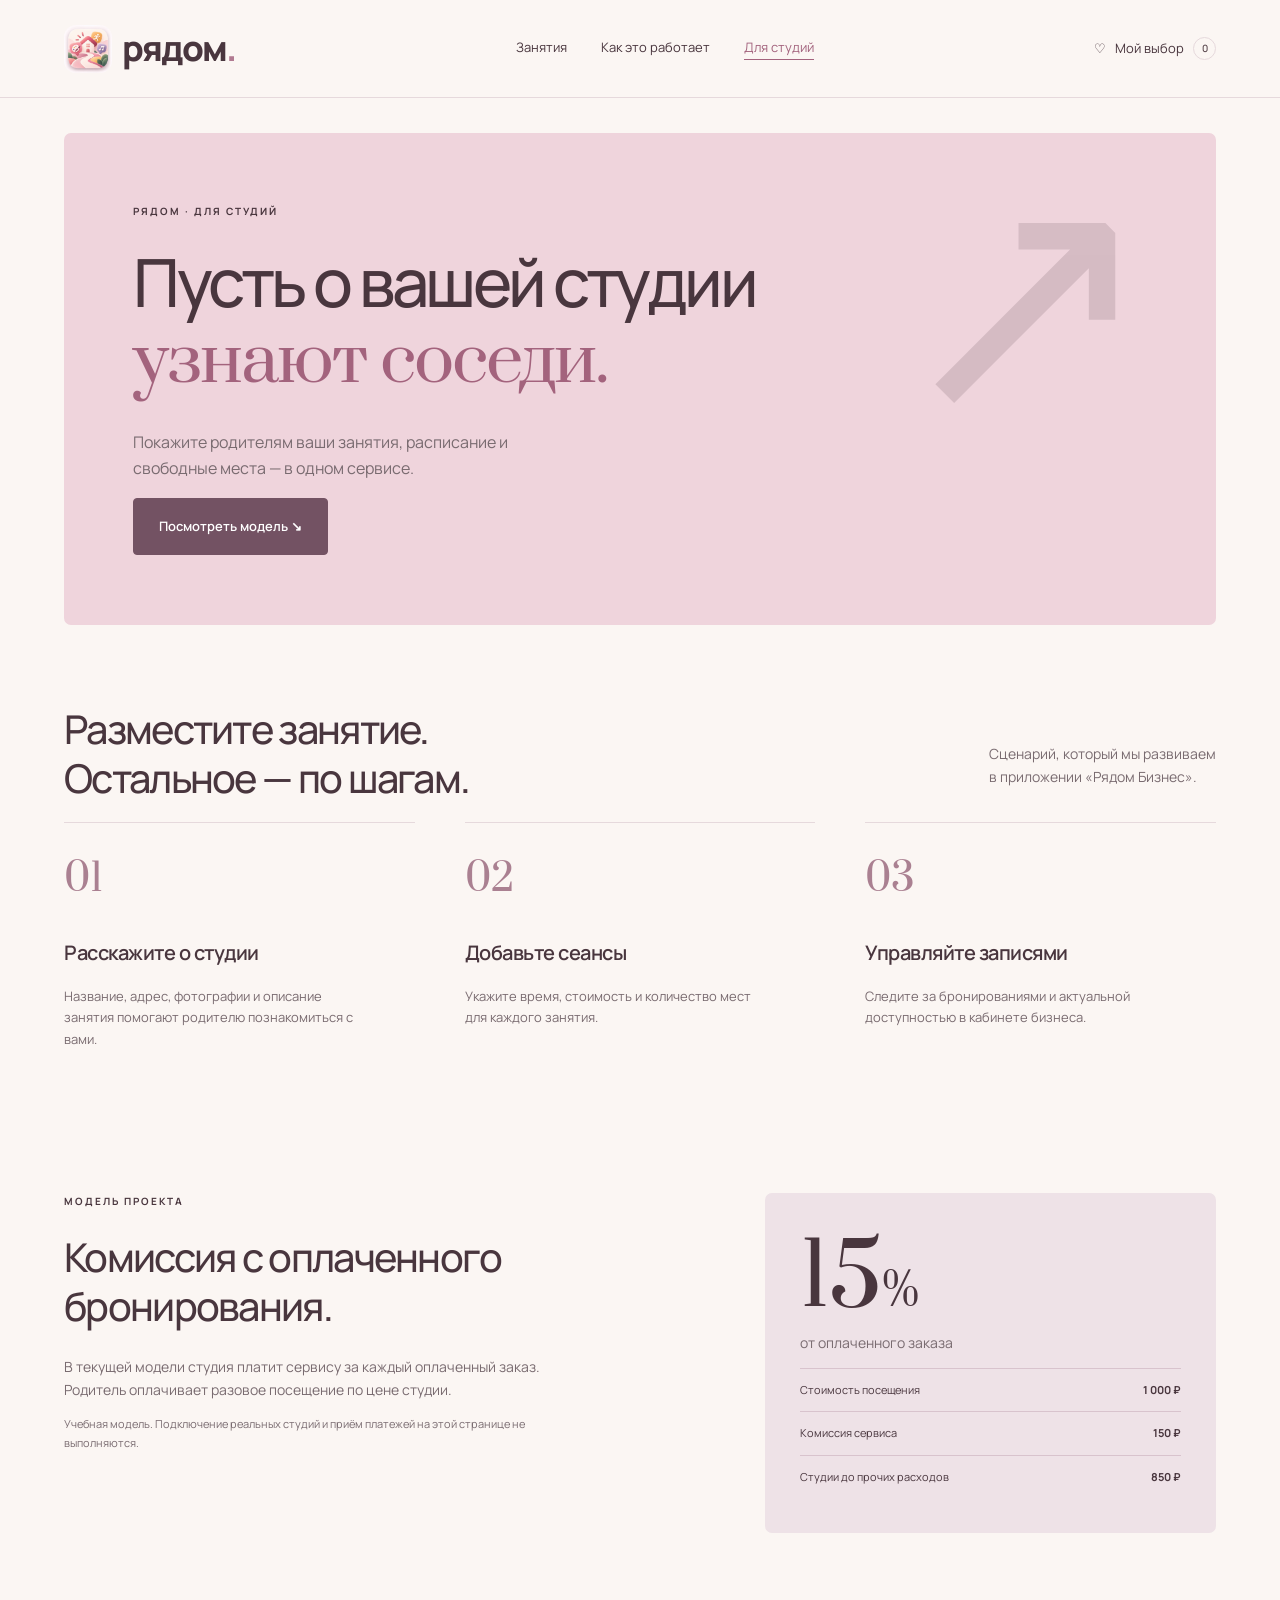
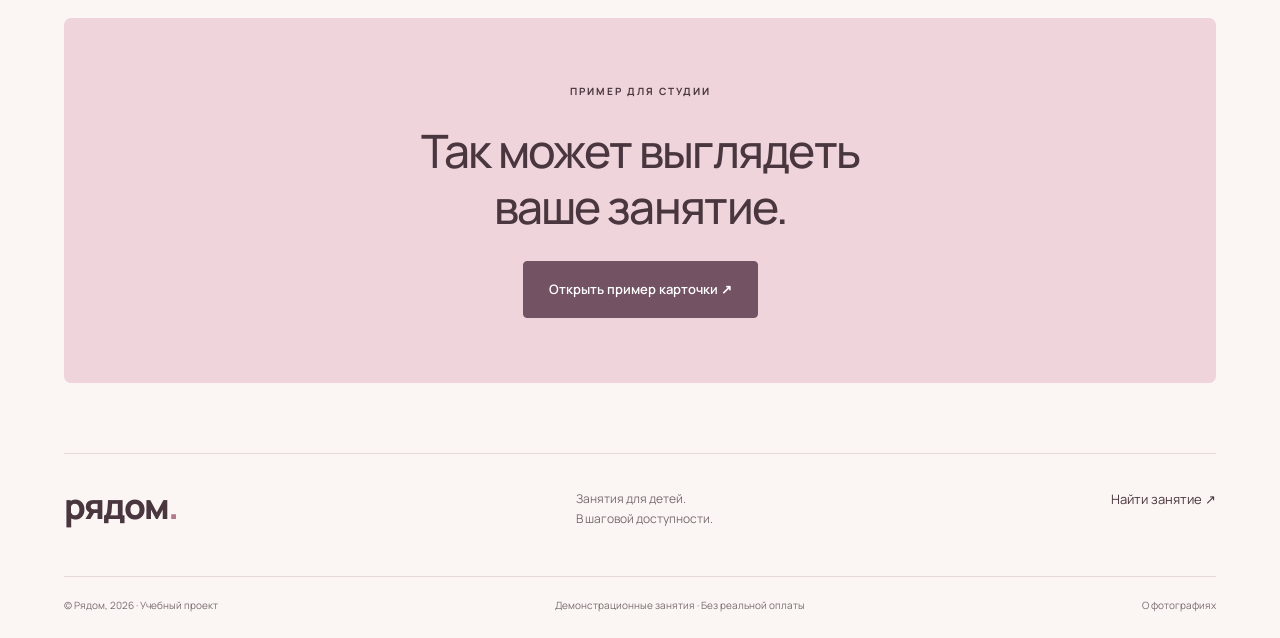
==== partners.html @ d0caa54a "Replace landing with six-page Ryadom showcase Add catalog filters, favorites and local demo bookings" ====
<!doctype html><html lang="ru"><head><meta charset="utf-8"><meta name="viewport" content="width=device-width,initial-scale=1"><meta name="theme-color" content="#f8f5ef"><title>Для студий — Рядом</title><meta name="description" content="Рядом — витрина разовых занятий для детей 5–12 лет. Найдите новое увлечение без абонемента."><link rel="icon" href="house.jpg"><link rel="stylesheet" href="showcase.css"><script defer src="showcase.js"></script></head><body data-page="partners"><a class="skip" href="#main">К содержанию</a><header class="header"><a class="logo" href="index.html"><img src="house.jpg" alt="">рядом<span>.</span></a><nav aria-label="Основная навигация"><a href="catalog.html">Занятия</a><a href="about.html">Как это работает</a><a href="partners.html">Для студий</a></nav><a class="saved-link" href="saved.html">♡ <span>Мой выбор</span><b id="saved-count">0</b></a></header><main id="main"><section class="partner-hero"><span class="eyebrow">Рядом · для студий</span><h1>Пусть о вашей студии<br><em>узнают соседи.</em></h1><p>Покажите родителям ваши занятия, расписание и свободные места — в одном сервисе.</p><a class="btn" href="#model">Посмотреть модель ↘</a><span class="partner-orbit" aria-hidden="true">↗</span></section><section class="section"><div class="section-title"><h2>Разместите занятие.<br>Остальное — по шагам.</h2><p>Сценарий, который мы развиваем<br>в приложении «Рядом Бизнес».</p></div><div class="steps"><article><span>01</span><h3>Расскажите о студии</h3><p>Название, адрес, фотографии и описание занятия помогают родителю познакомиться с вами.</p></article><article><span>02</span><h3>Добавьте сеансы</h3><p>Укажите время, стоимость и количество мест для каждого занятия.</p></article><article><span>03</span><h3>Управляйте записями</h3><p>Следите за бронированиями и актуальной доступностью в кабинете бизнеса.</p></article></div></section><section class="pricing" id="model"><div><span class="eyebrow">Модель проекта</span><h2>Комиссия с оплаченного<br>бронирования.</h2><p>В текущей модели студия платит сервису за каждый оплаченный заказ. Родитель оплачивает разовое посещение по цене студии.</p><p class="demo-note">Учебная модель. Подключение реальных студий и приём платежей на этой странице не выполняются.</p></div><div class="price-panel"><strong>15<span>%</span></strong><p>от оплаченного заказа</p><div><span>Стоимость посещения</span><b>1 000 ₽</b></div><div><span>Комиссия сервиса</span><b>150 ₽</b></div><div><span>Студии до прочих расходов</span><b>850 ₽</b></div></div></section><section class="cta"><span class="eyebrow">Пример для студии</span><h2>Так может выглядеть<br>ваше занятие.</h2><a class="btn" href="activity.html?id=clay">Открыть пример карточки ↗</a></section></main><footer><div class="footer-top"><a class="logo" href="index.html">рядом<span>.</span></a><p>Занятия для детей.<br>В шаговой доступности.</p><a href="catalog.html">Найти занятие ↗</a></div><div class="footer-bottom"><span>© Рядом, 2026 · Учебный проект</span><span>Демонстрационные занятия · Без реальной оплаты</span><a href="about.html#photos">О фотографиях</a></div></footer><div id="toast" role="status"></div></body></html>
---- showcase.css ----
@import url('https://fonts.googleapis.com/css2?family=Manrope:wght@400;500;600;700;800&family=Prata&display=swap');
:root{--bg:#f8f5ef;--ink:#302d2a;--muted:#706b65;--line:#ded9d0;--pink:#efc7bb;--terra:#985d4b;--sage:#e3e7dc}*{box-sizing:border-box}html{scroll-behavior:smooth;scroll-padding-top:100px}body{margin:0;background:var(--bg);color:var(--ink);font-family:Manrope,Arial,sans-serif;font-size:14px;line-height:1.65}a{color:inherit;text-decoration:none}button,input,select{font:inherit;color:inherit}button,a,input,select,summary{-webkit-tap-highlight-color:transparent}button{cursor:pointer}img{display:block;width:100%;height:100%;object-fit:cover}button:focus-visible,a:focus-visible,input:focus-visible,select:focus-visible,summary:focus-visible{outline:3px solid var(--terra);outline-offset:4px}.header{height:98px;max-width:1440px;padding:0 5%;margin:auto;display:flex;align-items:center;justify-content:space-between;border-bottom:1px solid var(--line);gap:20px}.logo{font-weight:800;font-size:35px;letter-spacing:-2px;display:flex;align-items:center;line-height:1}.logo span{color:#b17666}.logo img{width:35px;height:35px;margin-right:9px;border-radius:50%}.header nav{display:flex;gap:34px;font-size:13px}.header nav a:hover,.text-link:hover{color:var(--terra)}.saved-link{display:flex;gap:9px;align-items:center;font-size:13px}.saved-link b{border:1px solid var(--line);border-radius:50%;font-size:10px;width:23px;height:23px;display:grid;place-items:center;font-weight:500}main{max-width:1440px;margin:auto;padding:0 5%}.eyebrow{font-size:10px;text-transform:uppercase;letter-spacing:2px;font-weight:700;display:block;margin-bottom:24px}h1,h2,h3,p{margin-top:0}h1{font-size:clamp(42px,5.2vw,74px);font-weight:500;letter-spacing:-3.5px;line-height:1.13;margin-bottom:30px}h2{font-size:clamp(30px,3.1vw,44px);line-height:1.22;letter-spacing:-1.7px;font-weight:500;margin-bottom:25px}h3{font-size:20px;line-height:1.35;letter-spacing:-.5px;font-weight:600}em{font-family:Prata,Georgia,serif;font-style:normal;font-weight:400;color:var(--terra);letter-spacing:-2px}p{color:var(--muted)}.btn{display:inline-flex;justify-content:space-between;align-items:center;gap:35px;padding:17px 25px;background:var(--ink);border:1px solid var(--ink);color:white;border-radius:4px;font-size:13px;font-weight:600;transition:background .2s,transform .2s}.btn:hover{background:#514338;transform:translateY(-2px)}.btn.secondary{background:transparent;color:var(--ink)}.text-link{border-bottom:1px solid var(--ink);padding-bottom:6px;font-size:13px}.hero{display:grid;grid-template-columns:1.05fr 1fr;gap:6%;padding:60px 0 65px;align-items:center}.hero-copy{padding:20px 0}.hero p{font-size:16px;line-height:1.8;margin-bottom:30px}.hero-photo{height:560px;position:relative}.hero-photo>img{border-radius:180px 8px 8px 8px;object-position:50% 45%}.photo-label{position:absolute;left:25px;bottom:22px;color:white;font-size:12px;text-shadow:0 1px 10px #000}.photo-stamp{position:absolute;left:-48px;top:30px;background:var(--sage);border-radius:50%;width:135px;height:135px;display:flex;flex-direction:column;justify-content:center;align-items:center;font-size:12px;line-height:1.5;transform:rotate(-10deg)}.photo-stamp em{font-size:21px;letter-spacing:-.5px;color:var(--ink)}.hero-meta{display:flex;gap:13px;align-items:center;font-size:10px;margin-top:35px;color:var(--muted)}.hero-meta i{height:3px;width:3px;border-radius:50%;background:var(--terra)}.intro-line{padding:25px 0;border-top:1px solid var(--line);border-bottom:1px solid var(--line);display:flex;justify-content:space-between;font-size:13px;gap:20px}.intro-line span{color:var(--muted)}.intro-line strong{font-weight:500}.section{padding:80px 0}.section-title{display:flex;align-items:end;justify-content:space-between;gap:30px;margin-bottom:20px}.section-title h2{margin-bottom:0}.section-title .eyebrow{margin-bottom:14px}.demo-note{font-size:11px;color:var(--muted);line-height:1.7}.card-grid{display:grid;grid-template-columns:repeat(3,1fr);gap:30px}.card{position:relative;min-width:0}.card-photo{height:270px;overflow:hidden;position:relative;border-radius:7px;background:#e5ded3}.card-photo img{transition:transform .45s}.card:hover .card-photo img{transform:scale(1.035)}.card:nth-child(2n) .card-photo img{object-position:70% 50%}.category-label{position:absolute;left:15px;bottom:15px;background:#fffcf2e8;font-size:10px;padding:5px 11px;border-radius:3px}.heart{position:absolute;right:14px;top:14px;z-index:2;width:36px;height:36px;border:0;border-radius:50%;background:#fffcf2ef;font-size:23px;line-height:1;display:grid;place-items:center}.heart[aria-pressed=true]{color:#a34e46;background:#f4cdc4}.card h3{margin:16px 0 6px;font-size:20px}.card p{font-size:11px;margin-bottom:13px}.card-foot{border-top:1px solid var(--line);padding-top:13px;display:flex;justify-content:space-between;font-size:13px}.card-foot small{font-size:10px;color:var(--muted);font-weight:400}.editorial{display:grid;grid-template-columns:1fr 1fr;background:#ebe5db;margin:15px 0 0}.editorial-photo{height:550px}.editorial-copy{padding:65px 12%;align-self:center}.editorial-copy p{font-size:14px;margin:26px 0}.editorial-copy h2{font-size:clamp(30px,3.8vw,53px)}.steps{display:grid;grid-template-columns:repeat(3,1fr);gap:50px}.steps article{border-top:1px solid var(--line);padding-top:25px}.steps article>span{font-family:Prata,serif;font-size:38px;color:#b48f7f;display:block;margin-bottom:28px}.steps p{font-size:13px;max-width:290px}.cta{text-align:center;background:var(--pink);padding:65px 20px;margin:0 0 70px;border-radius:7px}.cta h2{font-size:clamp(30px,3.6vw,49px)}footer{max-width:1440px;margin:auto;padding:0 5% 25px}.footer-top{border-top:1px solid var(--line);padding:35px 0;display:flex;justify-content:space-between;align-items:start}.footer-top p{font-size:12px}.footer-top>a:last-child{font-size:13px}.footer-bottom{border-top:1px solid var(--line);padding-top:20px;display:flex;justify-content:space-between;gap:20px;color:var(--muted);font-size:10px}.page-head{padding:65px 0 35px;max-width:900px}.page-head h1{font-size:clamp(39px,4.8vw,63px)}.page-head p{max-width:600px;font-size:15px}.demo-banner{padding:13px 18px;background:#eee9e1;font-size:11px;border-radius:4px;margin-bottom:28px;display:flex;gap:10px;align-items:center}.dot{display:inline-block;width:6px;height:6px;background:var(--terra);border-radius:50%}.filters{display:grid;grid-template-columns:1.4fr 1fr 1fr 1fr auto;gap:15px;align-items:end;padding-bottom:25px;border-bottom:1px solid var(--line)}label{font-size:10px;display:flex;flex-direction:column;gap:7px;font-weight:600}input,select{width:100%;padding:12px 10px;border:1px solid var(--line);background:#fffcf7;border-radius:4px;font-size:12px;min-height:44px}.reset{border:0;background:transparent;text-decoration:underline;font-size:11px;min-height:44px}.catalog-toolbar{display:flex;justify-content:space-between;align-items:center;gap:20px;padding:25px 0 5px}.chips{display:flex;flex-wrap:wrap;gap:8px}.chip{background:none;border:1px solid var(--line);padding:9px 15px;border-radius:40px;font-size:11px}.chip.active{background:var(--ink);color:white;border-color:var(--ink)}.sort-label{min-width:160px}.result-count{font-size:11px;margin:20px 0}.catalog-grid{padding-bottom:75px;row-gap:40px}.empty{text-align:center;padding:55px 15px 90px}.empty[hidden]{display:none}.breadcrumbs{font-size:11px;padding:30px 0;color:var(--muted)}.activity-layout{display:grid;grid-template-columns:1.3fr 1fr;gap:6%;padding-bottom:65px;align-items:start}.detail-photo{height:520px;border-radius:8px;overflow:hidden}.detail-info h1{font-size:44px;letter-spacing:-2px}.detail-info .eyebrow{margin-bottom:16px}.detail-info p{font-size:13px}.facts{display:flex;flex-wrap:wrap;gap:10px;margin:25px 0}.facts span{border:1px solid var(--line);border-radius:4px;padding:7px 11px;font-size:10px}.booking-box{background:white;border:1px solid var(--line);border-radius:7px;padding:25px;margin-top:25px}.booking-price{display:flex;justify-content:space-between;align-items:baseline;margin-bottom:20px}.booking-price strong{font-size:26px}.booking-price span{font-size:10px;color:var(--muted)}.booking-box form{display:grid;gap:12px}.booking-box .btn{width:100%;margin-top:8px}.detail-story{max-width:750px;padding:50px 0}.detail-story p,.detail-story li{color:var(--muted);font-size:14px}.detail-story li{margin:9px 0}.narrow{max-width:800px;margin:auto}details{border-bottom:1px solid var(--line);padding:22px 0}summary{cursor:pointer;font-size:17px;font-weight:500}details p{padding-top:16px;margin-bottom:0;font-size:13px}.credits{font-size:11px;padding:40px 0 65px}.credits a{text-decoration:underline}.partner-hero{position:relative;background:var(--pink);padding:70px 6%;margin-top:35px;overflow:hidden;border-radius:7px}.partner-hero h1{position:relative;z-index:1}.partner-hero p{max-width:440px;font-size:16px}.partner-orbit{position:absolute;font-family:Georgia,serif;font-size:320px;right:5%;top:10px;opacity:.15;line-height:1}.pricing{display:grid;grid-template-columns:1.3fr 1fr;gap:10%;padding:50px 0 85px}.pricing p{max-width:510px}.price-panel{background:var(--sage);padding:35px;border-radius:7px}.price-panel>strong{font-family:Prata,serif;font-size:86px;line-height:1.2;font-weight:400}.price-panel>strong span{font-size:45px}.price-panel>div{display:flex;justify-content:space-between;gap:20px;padding:12px 0;border-top:1px solid #c6cdbe;font-size:11px}.booking-record{display:flex;justify-content:space-between;align-items:center;gap:20px;padding:22px;border:1px solid var(--line);margin:15px 0;border-radius:5px}.booking-record h3{margin-bottom:6px}.booking-record p{margin:0;font-size:12px}.booking-record button{background:transparent;border:0;text-decoration:underline;font-size:12px}.notice{padding:35px;background:#eee9e1;border-radius:5px}.notice p{margin:0 0 15px}.skip{position:fixed;top:-100px;left:10px;background:white;padding:10px;z-index:99}.skip:focus{top:10px}#toast{position:fixed;bottom:22px;left:50%;transform:translate(-50%,15px);background:var(--ink);color:white;padding:12px 22px;font-size:12px;border-radius:5px;opacity:0;pointer-events:none;transition:all .2s;z-index:40;max-width:90%;text-align:center}#toast.visible{opacity:1;transform:translate(-50%,0)}.confirmation{background:var(--sage);padding:20px;border-radius:5px}.confirmation h3{margin-bottom:10px}.confirmation a{text-decoration:underline}body[data-page=catalog] nav a[href='catalog.html'],body[data-page=about] nav a[href='about.html'],body[data-page=partners] nav a[href='partners.html']{color:var(--terra);border-bottom:1px solid var(--terra)}
@media(min-width:1500px){.hero-photo{height:620px}}@media(max-width:950px){.header nav{gap:18px}.hero{gap:5%}.hero-photo{height:450px}.hero h1{font-size:49px}.hero-meta{flex-wrap:wrap;font-size:9px;gap:8px}.photo-stamp{width:105px;height:105px;left:-25px;font-size:10px}.card-grid{gap:20px}.card-photo{height:220px}.editorial-photo{height:480px}.editorial-copy{padding:35px 9%}.filters{grid-template-columns:repeat(2,1fr)}.filters .reset{grid-column:1/-1;justify-self:end}.activity-layout{gap:4%}.detail-info h1{font-size:35px}.detail-photo{height:500px}.catalog-toolbar{align-items:start}.steps{gap:25px}.pricing{gap:5%}}
@media(max-width:650px){.header{height:auto;min-height:85px;padding:18px 5%;flex-wrap:wrap;gap:18px}.logo{font-size:29px}.logo img{width:28px;height:28px}.header nav{order:3;width:100%;justify-content:space-between;border-top:1px solid var(--line);padding-top:12px;font-size:11px}.saved-link{font-size:11px}.hero{grid-template-columns:1fr;padding:35px 0}.hero-copy{padding:0}.eyebrow{font-size:9px;margin-bottom:18px}.hero h1,h1{font-size:43px;letter-spacing:-2.5px}.hero p{font-size:14px}.hero-photo{height:390px;margin:15px 0 0 20px}.hero-photo>img{border-radius:120px 5px 5px 5px}.photo-stamp{left:-20px;top:20px}.hero-meta{margin-top:22px}.intro-line{display:block;font-size:12px}.intro-line strong{display:block;margin-top:7px}.section{padding:45px 0}.section-title{align-items:start}.section-title .text-link{white-space:nowrap;font-size:10px;margin-top:5px}h2{font-size:29px;letter-spacing:-1.2px}.card-grid{grid-template-columns:1fr;gap:32px}.card-photo{height:290px}.card h3{font-size:21px}.editorial{grid-template-columns:1fr}.editorial-photo{height:340px}.editorial-copy{padding:35px 25px}.editorial-copy h2{font-size:36px}.steps{grid-template-columns:1fr;gap:24px}.steps article{position:relative;padding-left:55px}.steps article>span{position:absolute;left:0;top:20px;font-size:27px}.steps h3{font-size:19px}.steps p{max-width:none}.cta{padding:40px 20px;margin-bottom:40px}.footer-top{flex-wrap:wrap;gap:25px}.footer-top p{margin:0}.footer-top>a:last-child{width:100%}.footer-bottom{flex-direction:column;gap:8px}.page-head{padding-top:35px}.page-head h1{font-size:39px}.filters{gap:12px}.filters input,.filters select{font-size:11px}.catalog-toolbar{display:block}.sort-label{margin-top:18px;max-width:200px}.chip{font-size:10px;padding:8px 12px}.activity-layout{grid-template-columns:1fr;gap:30px}.detail-photo{height:350px}.detail-info h1{font-size:38px}.detail-story{padding-top:25px}.partner-hero{padding:40px 24px}.partner-hero h1{font-size:40px}.partner-orbit{right:-20px;top:160px;font-size:200px}.partner-hero p{font-size:14px}.pricing{grid-template-columns:1fr;padding:25px 0 45px;gap:20px}.booking-record{align-items:start;flex-direction:column}.demo-banner{font-size:10px}.booking-box{padding:20px}.catalog-grid{padding-bottom:45px}}@media(prefers-reduced-motion:reduce){html{scroll-behavior:auto}*{transition:none!important}}

/* Soft rose identity */
:root{--bg:#fbf6f3;--ink:#49363e;--muted:#796b70;--line:#e6d9dc;--pink:#efd4dc;--terra:#a3637d;--sage:#eee2e7}
.logo span{color:#b17a91}.logo img{width:48px;height:48px;border-radius:12px;margin-right:10px}.hero-photo,.editorial-photo,.card-photo,.detail-photo{background:#e5cdd4}.hero-photo>img,.editorial-photo>img,.card-photo img,.detail-photo img{filter:saturate(.48) contrast(.87) brightness(1.04)}.hero-photo:after{content:'';position:absolute;inset:0;background:#cfa6b714;pointer-events:none;border-radius:180px 8px 8px 8px}.photo-stamp{background:#eedce4}.photo-stamp em{font-size:16px;letter-spacing:-.6px}.editorial{background:#efe4e1}.btn{background:#735263;border-color:#735263}.btn:hover{background:#8c6476}.btn.secondary{color:#735263}.chip.active{background:#735263;border-color:#735263}.demo-banner,.notice{background:#f0e6e7}.steps article>span{color:#aa8091}.price-panel>div{border-color:#d8c3cd}.hero h1{font-size:clamp(49px,6vw,83px);line-height:1.13}.hero-copy p{max-width:480px}.hero-copy{min-width:0}@media(max-width:950px){.hero h1{font-size:56px}.logo img{width:40px;height:40px}}@media(max-width:650px){.hero h1{font-size:58px}.logo img{width:38px;height:38px}.hero-photo:after{border-radius:120px 5px 5px 5px}}

#saved-grid>.notice{grid-column:1/-1}.btn:disabled{opacity:.65;cursor:default;transform:none} .detail-info>button[data-save]{min-width:120px}

@media(max-width:650px){.hero h1{font-size:49px}}
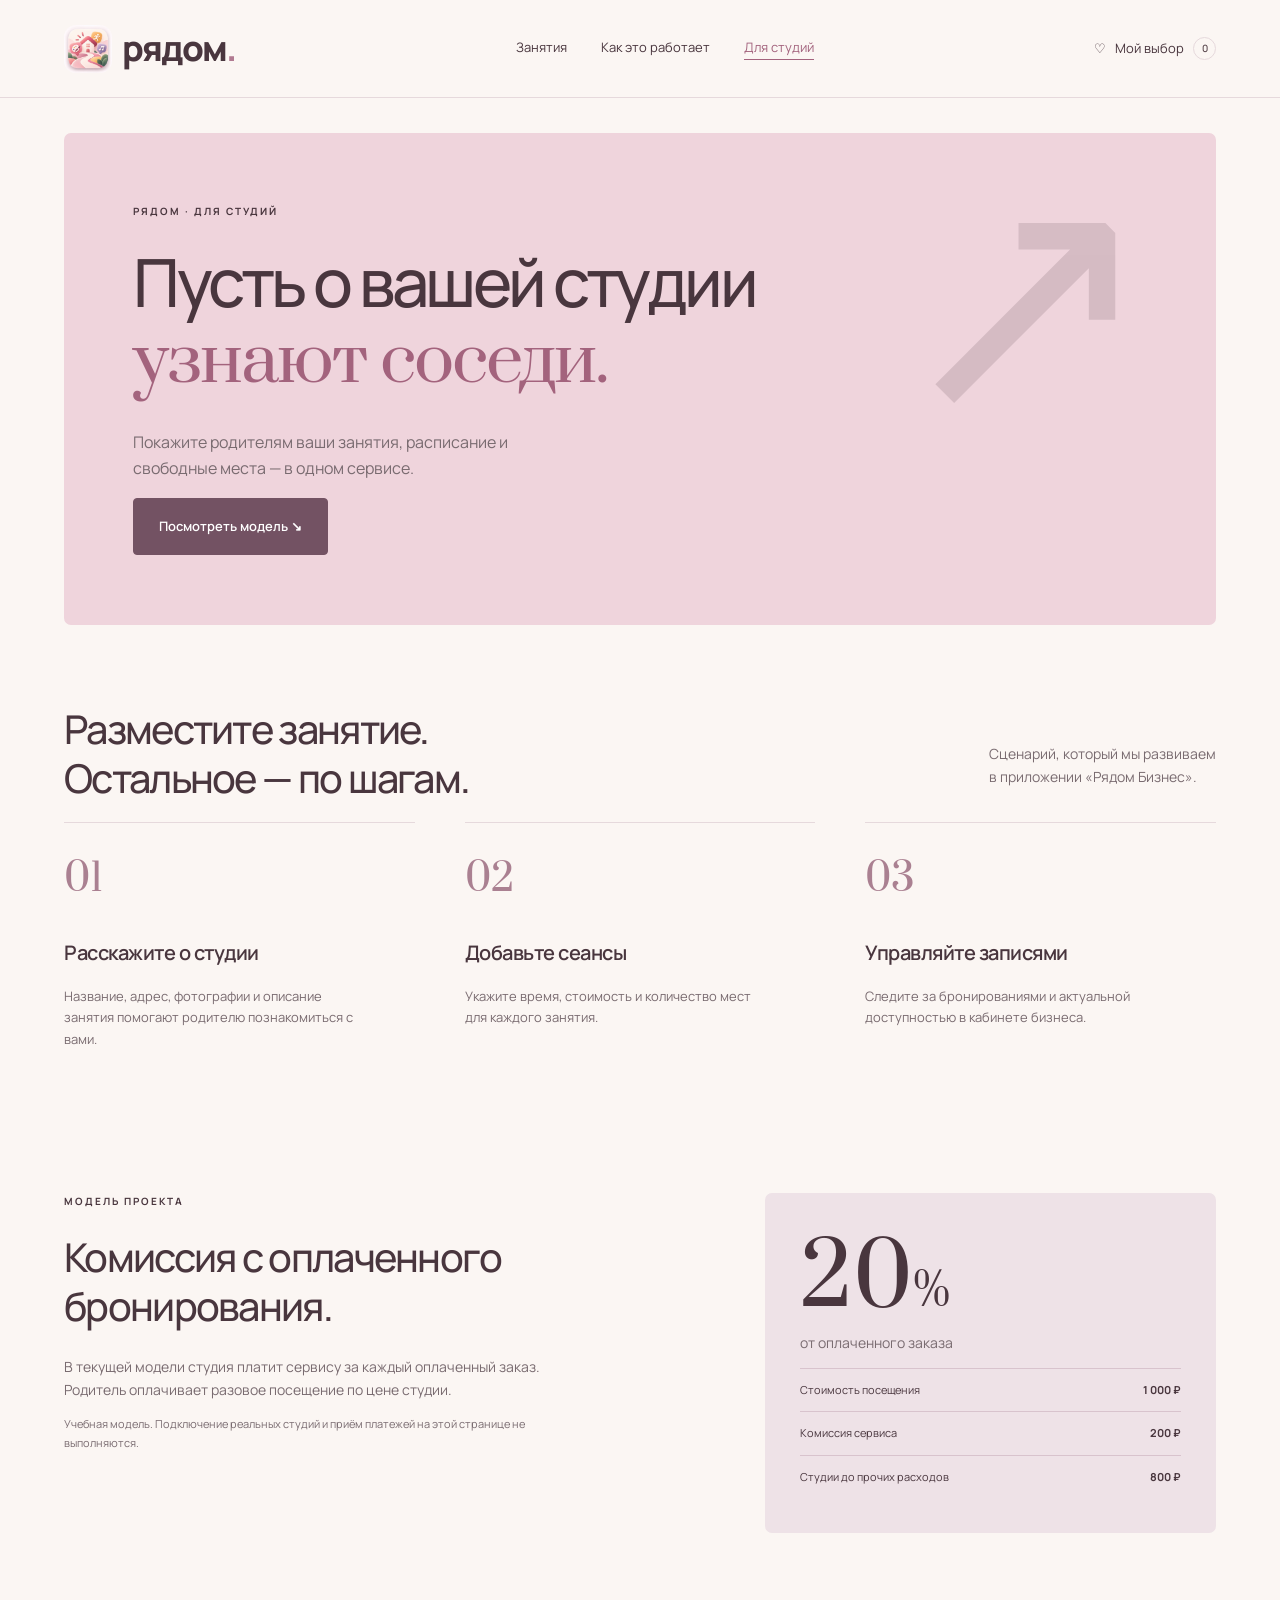
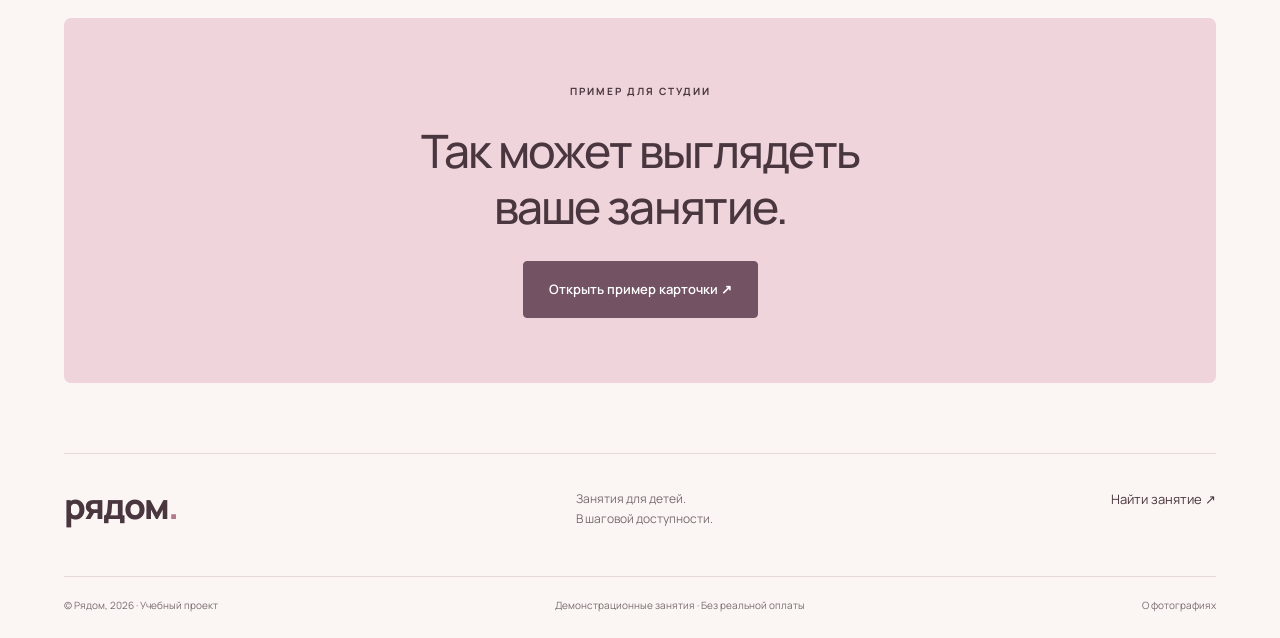
==== commit 4a5d0c5e: "Update service commission to 20% and recalculate example" ====
--- a/partners.html
+++ b/partners.html
@@ -1 +1 @@
-<!doctype html><html lang="ru"><head><meta charset="utf-8"><meta name="viewport" content="width=device-width,initial-scale=1"><meta name="theme-color" content="#f8f5ef"><title>Для студий — Рядом</title><meta name="description" content="Рядом — витрина разовых занятий для детей 5–12 лет. Найдите новое увлечение без абонемента."><link rel="icon" href="house.jpg"><link rel="stylesheet" href="showcase.css"><script defer src="showcase.js"></script></head><body data-page="partners"><a class="skip" href="#main">К содержанию</a><header class="header"><a class="logo" href="index.html"><img src="house.jpg" alt="">рядом<span>.</span></a><nav aria-label="Основная навигация"><a href="catalog.html">Занятия</a><a href="about.html">Как это работает</a><a href="partners.html">Для студий</a></nav><a class="saved-link" href="saved.html">♡ <span>Мой выбор</span><b id="saved-count">0</b></a></header><main id="main"><section class="partner-hero"><span class="eyebrow">Рядом · для студий</span><h1>Пусть о вашей студии<br><em>узнают соседи.</em></h1><p>Покажите родителям ваши занятия, расписание и свободные места — в одном сервисе.</p><a class="btn" href="#model">Посмотреть модель ↘</a><span class="partner-orbit" aria-hidden="true">↗</span></section><section class="section"><div class="section-title"><h2>Разместите занятие.<br>Остальное — по шагам.</h2><p>Сценарий, который мы развиваем<br>в приложении «Рядом Бизнес».</p></div><div class="steps"><article><span>01</span><h3>Расскажите о студии</h3><p>Название, адрес, фотографии и описание занятия помогают родителю познакомиться с вами.</p></article><article><span>02</span><h3>Добавьте сеансы</h3><p>Укажите время, стоимость и количество мест для каждого занятия.</p></article><article><span>03</span><h3>Управляйте записями</h3><p>Следите за бронированиями и актуальной доступностью в кабинете бизнеса.</p></article></div></section><section class="pricing" id="model"><div><span class="eyebrow">Модель проекта</span><h2>Комиссия с оплаченного<br>бронирования.</h2><p>В текущей модели студия платит сервису за каждый оплаченный заказ. Родитель оплачивает разовое посещение по цене студии.</p><p class="demo-note">Учебная модель. Подключение реальных студий и приём платежей на этой странице не выполняются.</p></div><div class="price-panel"><strong>15<span>%</span></strong><p>от оплаченного заказа</p><div><span>Стоимость посещения</span><b>1 000 ₽</b></div><div><span>Комиссия сервиса</span><b>150 ₽</b></div><div><span>Студии до прочих расходов</span><b>850 ₽</b></div></div></section><section class="cta"><span class="eyebrow">Пример для студии</span><h2>Так может выглядеть<br>ваше занятие.</h2><a class="btn" href="activity.html?id=clay">Открыть пример карточки ↗</a></section></main><footer><div class="footer-top"><a class="logo" href="index.html">рядом<span>.</span></a><p>Занятия для детей.<br>В шаговой доступности.</p><a href="catalog.html">Найти занятие ↗</a></div><div class="footer-bottom"><span>© Рядом, 2026 · Учебный проект</span><span>Демонстрационные занятия · Без реальной оплаты</span><a href="about.html#photos">О фотографиях</a></div></footer><div id="toast" role="status"></div></body></html>+<!doctype html><html lang="ru"><head><meta charset="utf-8"><meta name="viewport" content="width=device-width,initial-scale=1"><meta name="theme-color" content="#f8f5ef"><title>Для студий — Рядом</title><meta name="description" content="Рядом — витрина разовых занятий для детей 5–12 лет. Найдите новое увлечение без абонемента."><link rel="icon" href="house.jpg"><link rel="stylesheet" href="showcase.css"><script defer src="showcase.js"></script></head><body data-page="partners"><a class="skip" href="#main">К содержанию</a><header class="header"><a class="logo" href="index.html"><img src="house.jpg" alt="">рядом<span>.</span></a><nav aria-label="Основная навигация"><a href="catalog.html">Занятия</a><a href="about.html">Как это работает</a><a href="partners.html">Для студий</a></nav><a class="saved-link" href="saved.html">♡ <span>Мой выбор</span><b id="saved-count">0</b></a></header><main id="main"><section class="partner-hero"><span class="eyebrow">Рядом · для студий</span><h1>Пусть о вашей студии<br><em>узнают соседи.</em></h1><p>Покажите родителям ваши занятия, расписание и свободные места — в одном сервисе.</p><a class="btn" href="#model">Посмотреть модель ↘</a><span class="partner-orbit" aria-hidden="true">↗</span></section><section class="section"><div class="section-title"><h2>Разместите занятие.<br>Остальное — по шагам.</h2><p>Сценарий, который мы развиваем<br>в приложении «Рядом Бизнес».</p></div><div class="steps"><article><span>01</span><h3>Расскажите о студии</h3><p>Название, адрес, фотографии и описание занятия помогают родителю познакомиться с вами.</p></article><article><span>02</span><h3>Добавьте сеансы</h3><p>Укажите время, стоимость и количество мест для каждого занятия.</p></article><article><span>03</span><h3>Управляйте записями</h3><p>Следите за бронированиями и актуальной доступностью в кабинете бизнеса.</p></article></div></section><section class="pricing" id="model"><div><span class="eyebrow">Модель проекта</span><h2>Комиссия с оплаченного<br>бронирования.</h2><p>В текущей модели студия платит сервису за каждый оплаченный заказ. Родитель оплачивает разовое посещение по цене студии.</p><p class="demo-note">Учебная модель. Подключение реальных студий и приём платежей на этой странице не выполняются.</p></div><div class="price-panel"><strong>20<span>%</span></strong><p>от оплаченного заказа</p><div><span>Стоимость посещения</span><b>1 000 ₽</b></div><div><span>Комиссия сервиса</span><b>200 ₽</b></div><div><span>Студии до прочих расходов</span><b>800 ₽</b></div></div></section><section class="cta"><span class="eyebrow">Пример для студии</span><h2>Так может выглядеть<br>ваше занятие.</h2><a class="btn" href="activity.html?id=clay">Открыть пример карточки ↗</a></section></main><footer><div class="footer-top"><a class="logo" href="index.html">рядом<span>.</span></a><p>Занятия для детей.<br>В шаговой доступности.</p><a href="catalog.html">Найти занятие ↗</a></div><div class="footer-bottom"><span>© Рядом, 2026 · Учебный проект</span><span>Демонстрационные занятия · Без реальной оплаты</span><a href="about.html#photos">О фотографиях</a></div></footer><div id="toast" role="status"></div></body></html>
--- a/showcase.css
+++ b/showcase.css
@@ -1,12 +1,17 @@
-@import url('https://fonts.googleapis.com/css2?family=Manrope:wght@400;500;600;700;800&family=Prata&display=swap');
-:root{--bg:#f8f5ef;--ink:#302d2a;--muted:#706b65;--line:#ded9d0;--pink:#efc7bb;--terra:#985d4b;--sage:#e3e7dc}*{box-sizing:border-box}html{scroll-behavior:smooth;scroll-padding-top:100px}body{margin:0;background:var(--bg);color:var(--ink);font-family:Manrope,Arial,sans-serif;font-size:14px;line-height:1.65}a{color:inherit;text-decoration:none}button,input,select{font:inherit;color:inherit}button,a,input,select,summary{-webkit-tap-highlight-color:transparent}button{cursor:pointer}img{display:block;width:100%;height:100%;object-fit:cover}button:focus-visible,a:focus-visible,input:focus-visible,select:focus-visible,summary:focus-visible{outline:3px solid var(--terra);outline-offset:4px}.header{height:98px;max-width:1440px;padding:0 5%;margin:auto;display:flex;align-items:center;justify-content:space-between;border-bottom:1px solid var(--line);gap:20px}.logo{font-weight:800;font-size:35px;letter-spacing:-2px;display:flex;align-items:center;line-height:1}.logo span{color:#b17666}.logo img{width:35px;height:35px;margin-right:9px;border-radius:50%}.header nav{display:flex;gap:34px;font-size:13px}.header nav a:hover,.text-link:hover{color:var(--terra)}.saved-link{display:flex;gap:9px;align-items:center;font-size:13px}.saved-link b{border:1px solid var(--line);border-radius:50%;font-size:10px;width:23px;height:23px;display:grid;place-items:center;font-weight:500}main{max-width:1440px;margin:auto;padding:0 5%}.eyebrow{font-size:10px;text-transform:uppercase;letter-spacing:2px;font-weight:700;display:block;margin-bottom:24px}h1,h2,h3,p{margin-top:0}h1{font-size:clamp(42px,5.2vw,74px);font-weight:500;letter-spacing:-3.5px;line-height:1.13;margin-bottom:30px}h2{font-size:clamp(30px,3.1vw,44px);line-height:1.22;letter-spacing:-1.7px;font-weight:500;margin-bottom:25px}h3{font-size:20px;line-height:1.35;letter-spacing:-.5px;font-weight:600}em{font-family:Prata,Georgia,serif;font-style:normal;font-weight:400;color:var(--terra);letter-spacing:-2px}p{color:var(--muted)}.btn{display:inline-flex;justify-content:space-between;align-items:center;gap:35px;padding:17px 25px;background:var(--ink);border:1px solid var(--ink);color:white;border-radius:4px;font-size:13px;font-weight:600;transition:background .2s,transform .2s}.btn:hover{background:#514338;transform:translateY(-2px)}.btn.secondary{background:transparent;color:var(--ink)}.text-link{border-bottom:1px solid var(--ink);padding-bottom:6px;font-size:13px}.hero{display:grid;grid-template-columns:1.05fr 1fr;gap:6%;padding:60px 0 65px;align-items:center}.hero-copy{padding:20px 0}.hero p{font-size:16px;line-height:1.8;margin-bottom:30px}.hero-photo{height:560px;position:relative}.hero-photo>img{border-radius:180px 8px 8px 8px;object-position:50% 45%}.photo-label{position:absolute;left:25px;bottom:22px;color:white;font-size:12px;text-shadow:0 1px 10px #000}.photo-stamp{position:absolute;left:-48px;top:30px;background:var(--sage);border-radius:50%;width:135px;height:135px;display:flex;flex-direction:column;justify-content:center;align-items:center;font-size:12px;line-height:1.5;transform:rotate(-10deg)}.photo-stamp em{font-size:21px;letter-spacing:-.5px;color:var(--ink)}.hero-meta{display:flex;gap:13px;align-items:center;font-size:10px;margin-top:35px;color:var(--muted)}.hero-meta i{height:3px;width:3px;border-radius:50%;background:var(--terra)}.intro-line{padding:25px 0;border-top:1px solid var(--line);border-bottom:1px solid var(--line);display:flex;justify-content:space-between;font-size:13px;gap:20px}.intro-line span{color:var(--muted)}.intro-line strong{font-weight:500}.section{padding:80px 0}.section-title{display:flex;align-items:end;justify-content:space-between;gap:30px;margin-bottom:20px}.section-title h2{margin-bottom:0}.section-title .eyebrow{margin-bottom:14px}.demo-note{font-size:11px;color:var(--muted);line-height:1.7}.card-grid{display:grid;grid-template-columns:repeat(3,1fr);gap:30px}.card{position:relative;min-width:0}.card-photo{height:270px;overflow:hidden;position:relative;border-radius:7px;background:#e5ded3}.card-photo img{transition:transform .45s}.card:hover .card-photo img{transform:scale(1.035)}.card:nth-child(2n) .card-photo img{object-position:70% 50%}.category-label{position:absolute;left:15px;bottom:15px;background:#fffcf2e8;font-size:10px;padding:5px 11px;border-radius:3px}.heart{position:absolute;right:14px;top:14px;z-index:2;width:36px;height:36px;border:0;border-radius:50%;background:#fffcf2ef;font-size:23px;line-height:1;display:grid;place-items:center}.heart[aria-pressed=true]{color:#a34e46;background:#f4cdc4}.card h3{margin:16px 0 6px;font-size:20px}.card p{font-size:11px;margin-bottom:13px}.card-foot{border-top:1px solid var(--line);padding-top:13px;display:flex;justify-content:space-between;font-size:13px}.card-foot small{font-size:10px;color:var(--muted);font-weight:400}.editorial{display:grid;grid-template-columns:1fr 1fr;background:#ebe5db;margin:15px 0 0}.editorial-photo{height:550px}.editorial-copy{padding:65px 12%;align-self:center}.editorial-copy p{font-size:14px;margin:26px 0}.editorial-copy h2{font-size:clamp(30px,3.8vw,53px)}.steps{display:grid;grid-template-columns:repeat(3,1fr);gap:50px}.steps article{border-top:1px solid var(--line);padding-top:25px}.steps article>span{font-family:Prata,serif;font-size:38px;color:#b48f7f;display:block;margin-bottom:28px}.steps p{font-size:13px;max-width:290px}.cta{text-align:center;background:var(--pink);padding:65px 20px;margin:0 0 70px;border-radius:7px}.cta h2{font-size:clamp(30px,3.6vw,49px)}footer{max-width:1440px;margin:auto;padding:0 5% 25px}.footer-top{border-top:1px solid var(--line);padding:35px 0;display:flex;justify-content:space-between;align-items:start}.footer-top p{font-size:12px}.footer-top>a:last-child{font-size:13px}.footer-bottom{border-top:1px solid var(--line);padding-top:20px;display:flex;justify-content:space-between;gap:20px;color:var(--muted);font-size:10px}.page-head{padding:65px 0 35px;max-width:900px}.page-head h1{font-size:clamp(39px,4.8vw,63px)}.page-head p{max-width:600px;font-size:15px}.demo-banner{padding:13px 18px;background:#eee9e1;font-size:11px;border-radius:4px;margin-bottom:28px;display:flex;gap:10px;align-items:center}.dot{display:inline-block;width:6px;height:6px;background:var(--terra);border-radius:50%}.filters{display:grid;grid-template-columns:1.4fr 1fr 1fr 1fr auto;gap:15px;align-items:end;padding-bottom:25px;border-bottom:1px solid var(--line)}label{font-size:10px;display:flex;flex-direction:column;gap:7px;font-weight:600}input,select{width:100%;padding:12px 10px;border:1px solid var(--line);background:#fffcf7;border-radius:4px;font-size:12px;min-height:44px}.reset{border:0;background:transparent;text-decoration:underline;font-size:11px;min-height:44px}.catalog-toolbar{display:flex;justify-content:space-between;align-items:center;gap:20px;padding:25px 0 5px}.chips{display:flex;flex-wrap:wrap;gap:8px}.chip{background:none;border:1px solid var(--line);padding:9px 15px;border-radius:40px;font-size:11px}.chip.active{background:var(--ink);color:white;border-color:var(--ink)}.sort-label{min-width:160px}.result-count{font-size:11px;margin:20px 0}.catalog-grid{padding-bottom:75px;row-gap:40px}.empty{text-align:center;padding:55px 15px 90px}.empty[hidden]{display:none}.breadcrumbs{font-size:11px;padding:30px 0;color:var(--muted)}.activity-layout{display:grid;grid-template-columns:1.3fr 1fr;gap:6%;padding-bottom:65px;align-items:start}.detail-photo{height:520px;border-radius:8px;overflow:hidden}.detail-info h1{font-size:44px;letter-spacing:-2px}.detail-info .eyebrow{margin-bottom:16px}.detail-info p{font-size:13px}.facts{display:flex;flex-wrap:wrap;gap:10px;margin:25px 0}.facts span{border:1px solid var(--line);border-radius:4px;padding:7px 11px;font-size:10px}.booking-box{background:white;border:1px solid var(--line);border-radius:7px;padding:25px;margin-top:25px}.booking-price{display:flex;justify-content:space-between;align-items:baseline;margin-bottom:20px}.booking-price strong{font-size:26px}.booking-price span{font-size:10px;color:var(--muted)}.booking-box form{display:grid;gap:12px}.booking-box .btn{width:100%;margin-top:8px}.detail-story{max-width:750px;padding:50px 0}.detail-story p,.detail-story li{color:var(--muted);font-size:14px}.detail-story li{margin:9px 0}.narrow{max-width:800px;margin:auto}details{border-bottom:1px solid var(--line);padding:22px 0}summary{cursor:pointer;font-size:17px;font-weight:500}details p{padding-top:16px;margin-bottom:0;font-size:13px}.credits{font-size:11px;padding:40px 0 65px}.credits a{text-decoration:underline}.partner-hero{position:relative;background:var(--pink);padding:70px 6%;margin-top:35px;overflow:hidden;border-radius:7px}.partner-hero h1{position:relative;z-index:1}.partner-hero p{max-width:440px;font-size:16px}.partner-orbit{position:absolute;font-family:Georgia,serif;font-size:320px;right:5%;top:10px;opacity:.15;line-height:1}.pricing{display:grid;grid-template-columns:1.3fr 1fr;gap:10%;padding:50px 0 85px}.pricing p{max-width:510px}.price-panel{background:var(--sage);padding:35px;border-radius:7px}.price-panel>strong{font-family:Prata,serif;font-size:86px;line-height:1.2;font-weight:400}.price-panel>strong span{font-size:45px}.price-panel>div{display:flex;justify-content:space-between;gap:20px;padding:12px 0;border-top:1px solid #c6cdbe;font-size:11px}.booking-record{display:flex;justify-content:space-between;align-items:center;gap:20px;padding:22px;border:1px solid var(--line);margin:15px 0;border-radius:5px}.booking-record h3{margin-bottom:6px}.booking-record p{margin:0;font-size:12px}.booking-record button{background:transparent;border:0;text-decoration:underline;font-size:12px}.notice{padding:35px;background:#eee9e1;border-radius:5px}.notice p{margin:0 0 15px}.skip{position:fixed;top:-100px;left:10px;background:white;padding:10px;z-index:99}.skip:focus{top:10px}#toast{position:fixed;bottom:22px;left:50%;transform:translate(-50%,15px);background:var(--ink);color:white;padding:12px 22px;font-size:12px;border-radius:5px;opacity:0;pointer-events:none;transition:all .2s;z-index:40;max-width:90%;text-align:center}#toast.visible{opacity:1;transform:translate(-50%,0)}.confirmation{background:var(--sage);padding:20px;border-radius:5px}.confirmation h3{margin-bottom:10px}.confirmation a{text-decoration:underline}body[data-page=catalog] nav a[href='catalog.html'],body[data-page=about] nav a[href='about.html'],body[data-page=partners] nav a[href='partners.html']{color:var(--terra);border-bottom:1px solid var(--terra)}
-@media(min-width:1500px){.hero-photo{height:620px}}@media(max-width:950px){.header nav{gap:18px}.hero{gap:5%}.hero-photo{height:450px}.hero h1{font-size:49px}.hero-meta{flex-wrap:wrap;font-size:9px;gap:8px}.photo-stamp{width:105px;height:105px;left:-25px;font-size:10px}.card-grid{gap:20px}.card-photo{height:220px}.editorial-photo{height:480px}.editorial-copy{padding:35px 9%}.filters{grid-template-columns:repeat(2,1fr)}.filters .reset{grid-column:1/-1;justify-self:end}.activity-layout{gap:4%}.detail-info h1{font-size:35px}.detail-photo{height:500px}.catalog-toolbar{align-items:start}.steps{gap:25px}.pricing{gap:5%}}
-@media(max-width:650px){.header{height:auto;min-height:85px;padding:18px 5%;flex-wrap:wrap;gap:18px}.logo{font-size:29px}.logo img{width:28px;height:28px}.header nav{order:3;width:100%;justify-content:space-between;border-top:1px solid var(--line);padding-top:12px;font-size:11px}.saved-link{font-size:11px}.hero{grid-template-columns:1fr;padding:35px 0}.hero-copy{padding:0}.eyebrow{font-size:9px;margin-bottom:18px}.hero h1,h1{font-size:43px;letter-spacing:-2.5px}.hero p{font-size:14px}.hero-photo{height:390px;margin:15px 0 0 20px}.hero-photo>img{border-radius:120px 5px 5px 5px}.photo-stamp{left:-20px;top:20px}.hero-meta{margin-top:22px}.intro-line{display:block;font-size:12px}.intro-line strong{display:block;margin-top:7px}.section{padding:45px 0}.section-title{align-items:start}.section-title .text-link{white-space:nowrap;font-size:10px;margin-top:5px}h2{font-size:29px;letter-spacing:-1.2px}.card-grid{grid-template-columns:1fr;gap:32px}.card-photo{height:290px}.card h3{font-size:21px}.editorial{grid-template-columns:1fr}.editorial-photo{height:340px}.editorial-copy{padding:35px 25px}.editorial-copy h2{font-size:36px}.steps{grid-template-columns:1fr;gap:24px}.steps article{position:relative;padding-left:55px}.steps article>span{position:absolute;left:0;top:20px;font-size:27px}.steps h3{font-size:19px}.steps p{max-width:none}.cta{padding:40px 20px;margin-bottom:40px}.footer-top{flex-wrap:wrap;gap:25px}.footer-top p{margin:0}.footer-top>a:last-child{width:100%}.footer-bottom{flex-direction:column;gap:8px}.page-head{padding-top:35px}.page-head h1{font-size:39px}.filters{gap:12px}.filters input,.filters select{font-size:11px}.catalog-toolbar{display:block}.sort-label{margin-top:18px;max-width:200px}.chip{font-size:10px;padding:8px 12px}.activity-layout{grid-template-columns:1fr;gap:30px}.detail-photo{height:350px}.detail-info h1{font-size:38px}.detail-story{padding-top:25px}.partner-hero{padding:40px 24px}.partner-hero h1{font-size:40px}.partner-orbit{right:-20px;top:160px;font-size:200px}.partner-hero p{font-size:14px}.pricing{grid-template-columns:1fr;padding:25px 0 45px;gap:20px}.booking-record{align-items:start;flex-direction:column}.demo-banner{font-size:10px}.booking-box{padding:20px}.catalog-grid{padding-bottom:45px}}@media(prefers-reduced-motion:reduce){html{scroll-behavior:auto}*{transition:none!important}}
+@import url('https://fonts.googleapis.com/css2?family=Manrope:wght@400;500;600;700;800&family=Prata&display=swap');
+:root{--bg:#f8f5ef;--ink:#302d2a;--muted:#706b65;--line:#ded9d0;--pink:#efc7bb;--terra:#985d4b;--sage:#e3e7dc}*{box-sizing:border-box}html{scroll-behavior:smooth;scroll-padding-top:100px}body{margin:0;background:var(--bg);color:var(--ink);font-family:Manrope,Arial,sans-serif;font-size:14px;line-height:1.65}a{color:inherit;text-decoration:none}button,input,select{font:inherit;color:inherit}button,a,input,select,summary{-webkit-tap-highlight-color:transparent}button{cursor:pointer}img{display:block;width:100%;height:100%;object-fit:cover}button:focus-visible,a:focus-visible,input:focus-visible,select:focus-visible,summary:focus-visible{outline:3px solid var(--terra);outline-offset:4px}.header{height:98px;max-width:1440px;padding:0 5%;margin:auto;display:flex;align-items:center;justify-content:space-between;border-bottom:1px solid var(--line);gap:20px}.logo{font-weight:800;font-size:35px;letter-spacing:-2px;display:flex;align-items:center;line-height:1}.logo span{color:#b17666}.logo img{width:35px;height:35px;margin-right:9px;border-radius:50%}.header nav{display:flex;gap:34px;font-size:13px}.header nav a:hover,.text-link:hover{color:var(--terra)}.saved-link{display:flex;gap:9px;align-items:center;font-size:13px}.saved-link b{border:1px solid var(--line);border-radius:50%;font-size:10px;width:23px;height:23px;display:grid;place-items:center;font-weight:500}main{max-width:1440px;margin:auto;padding:0 5%}.eyebrow{font-size:10px;text-transform:uppercase;letter-spacing:2px;font-weight:700;display:block;margin-bottom:24px}h1,h2,h3,p{margin-top:0}h1{font-size:clamp(42px,5.2vw,74px);font-weight:500;letter-spacing:-3.5px;line-height:1.13;margin-bottom:30px}h2{font-size:clamp(30px,3.1vw,44px);line-height:1.22;letter-spacing:-1.7px;font-weight:500;margin-bottom:25px}h3{font-size:20px;line-height:1.35;letter-spacing:-.5px;font-weight:600}em{font-family:Prata,Georgia,serif;font-style:normal;font-weight:400;color:var(--terra);letter-spacing:-2px}p{color:var(--muted)}.btn{display:inline-flex;justify-content:space-between;align-items:center;gap:35px;padding:17px 25px;background:var(--ink);border:1px solid var(--ink);color:white;border-radius:4px;font-size:13px;font-weight:600;transition:background .2s,transform .2s}.btn:hover{background:#514338;transform:translateY(-2px)}.btn.secondary{background:transparent;color:var(--ink)}.text-link{border-bottom:1px solid var(--ink);padding-bottom:6px;font-size:13px}.hero{display:grid;grid-template-columns:1.05fr 1fr;gap:6%;padding:60px 0 65px;align-items:center}.hero-copy{padding:20px 0}.hero p{font-size:16px;line-height:1.8;margin-bottom:30px}.hero-photo{height:560px;position:relative}.hero-photo>img{border-radius:180px 8px 8px 8px;object-position:50% 45%}.photo-label{position:absolute;left:25px;bottom:22px;color:white;font-size:12px;text-shadow:0 1px 10px #000}.photo-stamp{position:absolute;left:-48px;top:30px;background:var(--sage);border-radius:50%;width:135px;height:135px;display:flex;flex-direction:column;justify-content:center;align-items:center;font-size:12px;line-height:1.5;transform:rotate(-10deg)}.photo-stamp em{font-size:21px;letter-spacing:-.5px;color:var(--ink)}.hero-meta{display:flex;gap:13px;align-items:center;font-size:10px;margin-top:35px;color:var(--muted)}.hero-meta i{height:3px;width:3px;border-radius:50%;background:var(--terra)}.intro-line{padding:25px 0;border-top:1px solid var(--line);border-bottom:1px solid var(--line);display:flex;justify-content:space-between;font-size:13px;gap:20px}.intro-line span{color:var(--muted)}.intro-line strong{font-weight:500}.section{padding:80px 0}.section-title{display:flex;align-items:end;justify-content:space-between;gap:30px;margin-bottom:20px}.section-title h2{margin-bottom:0}.section-title .eyebrow{margin-bottom:14px}.demo-note{font-size:11px;color:var(--muted);line-height:1.7}.card-grid{display:grid;grid-template-columns:repeat(3,1fr);gap:30px}.card{position:relative;min-width:0}.card-photo{height:270px;overflow:hidden;position:relative;border-radius:7px;background:#e5ded3}.card-photo img{transition:transform .45s}.card:hover .card-photo img{transform:scale(1.035)}.card:nth-child(2n) .card-photo img{object-position:70% 50%}.category-label{position:absolute;left:15px;bottom:15px;background:#fffcf2e8;font-size:10px;padding:5px 11px;border-radius:3px}.heart{position:absolute;right:14px;top:14px;z-index:2;width:36px;height:36px;border:0;border-radius:50%;background:#fffcf2ef;font-size:23px;line-height:1;display:grid;place-items:center}.heart[aria-pressed=true]{color:#a34e46;background:#f4cdc4}.card h3{margin:16px 0 6px;font-size:20px}.card p{font-size:11px;margin-bottom:13px}.card-foot{border-top:1px solid var(--line);padding-top:13px;display:flex;justify-content:space-between;font-size:13px}.card-foot small{font-size:10px;color:var(--muted);font-weight:400}.editorial{display:grid;grid-template-columns:1fr 1fr;background:#ebe5db;margin:15px 0 0}.editorial-photo{height:550px}.editorial-copy{padding:65px 12%;align-self:center}.editorial-copy p{font-size:14px;margin:26px 0}.editorial-copy h2{font-size:clamp(30px,3.8vw,53px)}.steps{display:grid;grid-template-columns:repeat(3,1fr);gap:50px}.steps article{border-top:1px solid var(--line);padding-top:25px}.steps article>span{font-family:Prata,serif;font-size:38px;color:#b48f7f;display:block;margin-bottom:28px}.steps p{font-size:13px;max-width:290px}.cta{text-align:center;background:var(--pink);padding:65px 20px;margin:0 0 70px;border-radius:7px}.cta h2{font-size:clamp(30px,3.6vw,49px)}footer{max-width:1440px;margin:auto;padding:0 5% 25px}.footer-top{border-top:1px solid var(--line);padding:35px 0;display:flex;justify-content:space-between;align-items:start}.footer-top p{font-size:12px}.footer-top>a:last-child{font-size:13px}.footer-bottom{border-top:1px solid var(--line);padding-top:20px;display:flex;justify-content:space-between;gap:20px;color:var(--muted);font-size:10px}.page-head{padding:65px 0 35px;max-width:900px}.page-head h1{font-size:clamp(39px,4.8vw,63px)}.page-head p{max-width:600px;font-size:15px}.demo-banner{padding:13px 18px;background:#eee9e1;font-size:11px;border-radius:4px;margin-bottom:28px;display:flex;gap:10px;align-items:center}.dot{display:inline-block;width:6px;height:6px;background:var(--terra);border-radius:50%}.filters{display:grid;grid-template-columns:1.4fr 1fr 1fr 1fr auto;gap:15px;align-items:end;padding-bottom:25px;border-bottom:1px solid var(--line)}label{font-size:10px;display:flex;flex-direction:column;gap:7px;font-weight:600}input,select{width:100%;padding:12px 10px;border:1px solid var(--line);background:#fffcf7;border-radius:4px;font-size:12px;min-height:44px}.reset{border:0;background:transparent;text-decoration:underline;font-size:11px;min-height:44px}.catalog-toolbar{display:flex;justify-content:space-between;align-items:center;gap:20px;padding:25px 0 5px}.chips{display:flex;flex-wrap:wrap;gap:8px}.chip{background:none;border:1px solid var(--line);padding:9px 15px;border-radius:40px;font-size:11px}.chip.active{background:var(--ink);color:white;border-color:var(--ink)}.sort-label{min-width:160px}.result-count{font-size:11px;margin:20px 0}.catalog-grid{padding-bottom:75px;row-gap:40px}.empty{text-align:center;padding:55px 15px 90px}.empty[hidden]{display:none}.breadcrumbs{font-size:11px;padding:30px 0;color:var(--muted)}.activity-layout{display:grid;grid-template-columns:1.3fr 1fr;gap:6%;padding-bottom:65px;align-items:start}.detail-photo{height:520px;border-radius:8px;overflow:hidden}.detail-info h1{font-size:44px;letter-spacing:-2px}.detail-info .eyebrow{margin-bottom:16px}.detail-info p{font-size:13px}.facts{display:flex;flex-wrap:wrap;gap:10px;margin:25px 0}.facts span{border:1px solid var(--line);border-radius:4px;padding:7px 11px;font-size:10px}.booking-box{background:white;border:1px solid var(--line);border-radius:7px;padding:25px;margin-top:25px}.booking-price{display:flex;justify-content:space-between;align-items:baseline;margin-bottom:20px}.booking-price strong{font-size:26px}.booking-price span{font-size:10px;color:var(--muted)}.booking-box form{display:grid;gap:12px}.booking-box .btn{width:100%;margin-top:8px}.detail-story{max-width:750px;padding:50px 0}.detail-story p,.detail-story li{color:var(--muted);font-size:14px}.detail-story li{margin:9px 0}.narrow{max-width:800px;margin:auto}details{border-bottom:1px solid var(--line);padding:22px 0}summary{cursor:pointer;font-size:17px;font-weight:500}details p{padding-top:16px;margin-bottom:0;font-size:13px}.credits{font-size:11px;padding:40px 0 65px}.credits a{text-decoration:underline}.partner-hero{position:relative;background:var(--pink);padding:70px 6%;margin-top:35px;overflow:hidden;border-radius:7px}.partner-hero h1{position:relative;z-index:1}.partner-hero p{max-width:440px;font-size:16px}.partner-orbit{position:absolute;font-family:Georgia,serif;font-size:320px;right:5%;top:10px;opacity:.15;line-height:1}.pricing{display:grid;grid-template-columns:1.3fr 1fr;gap:10%;padding:50px 0 85px}.pricing p{max-width:510px}.price-panel{background:var(--sage);padding:35px;border-radius:7px}.price-panel>strong{font-family:Prata,serif;font-size:86px;line-height:1.2;font-weight:400}.price-panel>strong span{font-size:45px}.price-panel>div{display:flex;justify-content:space-between;gap:20px;padding:12px 0;border-top:1px solid #c6cdbe;font-size:11px}.booking-record{display:flex;justify-content:space-between;align-items:center;gap:20px;padding:22px;border:1px solid var(--line);margin:15px 0;border-radius:5px}.booking-record h3{margin-bottom:6px}.booking-record p{margin:0;font-size:12px}.booking-record button{background:transparent;border:0;text-decoration:underline;font-size:12px}.notice{padding:35px;background:#eee9e1;border-radius:5px}.notice p{margin:0 0 15px}.skip{position:fixed;top:-100px;left:10px;background:white;padding:10px;z-index:99}.skip:focus{top:10px}#toast{position:fixed;bottom:22px;left:50%;transform:translate(-50%,15px);background:var(--ink);color:white;padding:12px 22px;font-size:12px;border-radius:5px;opacity:0;pointer-events:none;transition:all .2s;z-index:40;max-width:90%;text-align:center}#toast.visible{opacity:1;transform:translate(-50%,0)}.confirmation{background:var(--sage);padding:20px;border-radius:5px}.confirmation h3{margin-bottom:10px}.confirmation a{text-decoration:underline}body[data-page=catalog] nav a[href='catalog.html'],body[data-page=about] nav a[href='about.html'],body[data-page=partners] nav a[href='partners.html']{color:var(--terra);border-bottom:1px solid var(--terra)}
+@media(min-width:1500px){.hero-photo{height:620px}}@media(max-width:950px){.header nav{gap:18px}.hero{gap:5%}.hero-photo{height:450px}.hero h1{font-size:49px}.hero-meta{flex-wrap:wrap;font-size:9px;gap:8px}.photo-stamp{width:105px;height:105px;left:-25px;font-size:10px}.card-grid{gap:20px}.card-photo{height:220px}.editorial-photo{height:480px}.editorial-copy{padding:35px 9%}.filters{grid-template-columns:repeat(2,1fr)}.filters .reset{grid-column:1/-1;justify-self:end}.activity-layout{gap:4%}.detail-info h1{font-size:35px}.detail-photo{height:500px}.catalog-toolbar{align-items:start}.steps{gap:25px}.pricing{gap:5%}}
+@media(max-width:650px){.header{height:auto;min-height:85px;padding:18px 5%;flex-wrap:wrap;gap:18px}.logo{font-size:29px}.logo img{width:28px;height:28px}.header nav{order:3;width:100%;justify-content:space-between;border-top:1px solid var(--line);padding-top:12px;font-size:11px}.saved-link{font-size:11px}.hero{grid-template-columns:1fr;padding:35px 0}.hero-copy{padding:0}.eyebrow{font-size:9px;margin-bottom:18px}.hero h1,h1{font-size:43px;letter-spacing:-2.5px}.hero p{font-size:14px}.hero-photo{height:390px;margin:15px 0 0 20px}.hero-photo>img{border-radius:120px 5px 5px 5px}.photo-stamp{left:-20px;top:20px}.hero-meta{margin-top:22px}.intro-line{display:block;font-size:12px}.intro-line strong{display:block;margin-top:7px}.section{padding:45px 0}.section-title{align-items:start}.section-title .text-link{white-space:nowrap;font-size:10px;margin-top:5px}h2{font-size:29px;letter-spacing:-1.2px}.card-grid{grid-template-columns:1fr;gap:32px}.card-photo{height:290px}.card h3{font-size:21px}.editorial{grid-template-columns:1fr}.editorial-photo{height:340px}.editorial-copy{padding:35px 25px}.editorial-copy h2{font-size:36px}.steps{grid-template-columns:1fr;gap:24px}.steps article{position:relative;padding-left:55px}.steps article>span{position:absolute;left:0;top:20px;font-size:27px}.steps h3{font-size:19px}.steps p{max-width:none}.cta{padding:40px 20px;margin-bottom:40px}.footer-top{flex-wrap:wrap;gap:25px}.footer-top p{margin:0}.footer-top>a:last-child{width:100%}.footer-bottom{flex-direction:column;gap:8px}.page-head{padding-top:35px}.page-head h1{font-size:39px}.filters{gap:12px}.filters input,.filters select{font-size:11px}.catalog-toolbar{display:block}.sort-label{margin-top:18px;max-width:200px}.chip{font-size:10px;padding:8px 12px}.activity-layout{grid-template-columns:1fr;gap:30px}.detail-photo{height:350px}.detail-info h1{font-size:38px}.detail-story{padding-top:25px}.partner-hero{padding:40px 24px}.partner-hero h1{font-size:40px}.partner-orbit{right:-20px;top:160px;font-size:200px}.partner-hero p{font-size:14px}.pricing{grid-template-columns:1fr;padding:25px 0 45px;gap:20px}.booking-record{align-items:start;flex-direction:column}.demo-banner{font-size:10px}.booking-box{padding:20px}.catalog-grid{padding-bottom:45px}}@media(prefers-reduced-motion:reduce){html{scroll-behavior:auto}*{transition:none!important}}
 
 /* Soft rose identity */
 :root{--bg:#fbf6f3;--ink:#49363e;--muted:#796b70;--line:#e6d9dc;--pink:#efd4dc;--terra:#a3637d;--sage:#eee2e7}
 .logo span{color:#b17a91}.logo img{width:48px;height:48px;border-radius:12px;margin-right:10px}.hero-photo,.editorial-photo,.card-photo,.detail-photo{background:#e5cdd4}.hero-photo>img,.editorial-photo>img,.card-photo img,.detail-photo img{filter:saturate(.48) contrast(.87) brightness(1.04)}.hero-photo:after{content:'';position:absolute;inset:0;background:#cfa6b714;pointer-events:none;border-radius:180px 8px 8px 8px}.photo-stamp{background:#eedce4}.photo-stamp em{font-size:16px;letter-spacing:-.6px}.editorial{background:#efe4e1}.btn{background:#735263;border-color:#735263}.btn:hover{background:#8c6476}.btn.secondary{color:#735263}.chip.active{background:#735263;border-color:#735263}.demo-banner,.notice{background:#f0e6e7}.steps article>span{color:#aa8091}.price-panel>div{border-color:#d8c3cd}.hero h1{font-size:clamp(49px,6vw,83px);line-height:1.13}.hero-copy p{max-width:480px}.hero-copy{min-width:0}@media(max-width:950px){.hero h1{font-size:56px}.logo img{width:40px;height:40px}}@media(max-width:650px){.hero h1{font-size:58px}.logo img{width:38px;height:38px}.hero-photo:after{border-radius:120px 5px 5px 5px}}
-
-#saved-grid>.notice{grid-column:1/-1}.btn:disabled{opacity:.65;cursor:default;transform:none} .detail-info>button[data-save]{min-width:120px}
+
+#saved-grid>.notice{grid-column:1/-1}.btn:disabled{opacity:.65;cursor:default;transform:none} .detail-info>button[data-save]{min-width:120px}
 
 @media(max-width:650px){.hero h1{font-size:49px}}
+
+/* Pitch criteria: proof and action stay in the first screen. */
+.hero .hero-proof{font-size:12px;line-height:1.5;margin:20px 0 0;color:var(--ink)}.payment-summary{border-top:1px solid var(--line);max-width:850px}.payment-summary>p{max-width:720px}
+@media(min-width:651px){.hero{padding-top:32px;padding-bottom:32px}.hero-photo{height:clamp(340px,calc(100svh - 180px),520px)}.hero h1{font-size:clamp(45px,5.5vw,76px)}.hero-copy{padding:0}.hero .eyebrow{margin-bottom:18px}.hero p{margin-bottom:22px}}
+@media(max-width:650px){.hero{padding-top:25px}.hero-copy .hero-proof{font-size:11px;margin-top:16px}.hero-copy h1{margin-bottom:20px}.hero-copy>p{margin-bottom:20px}.hero-photo{margin-top:24px}}
